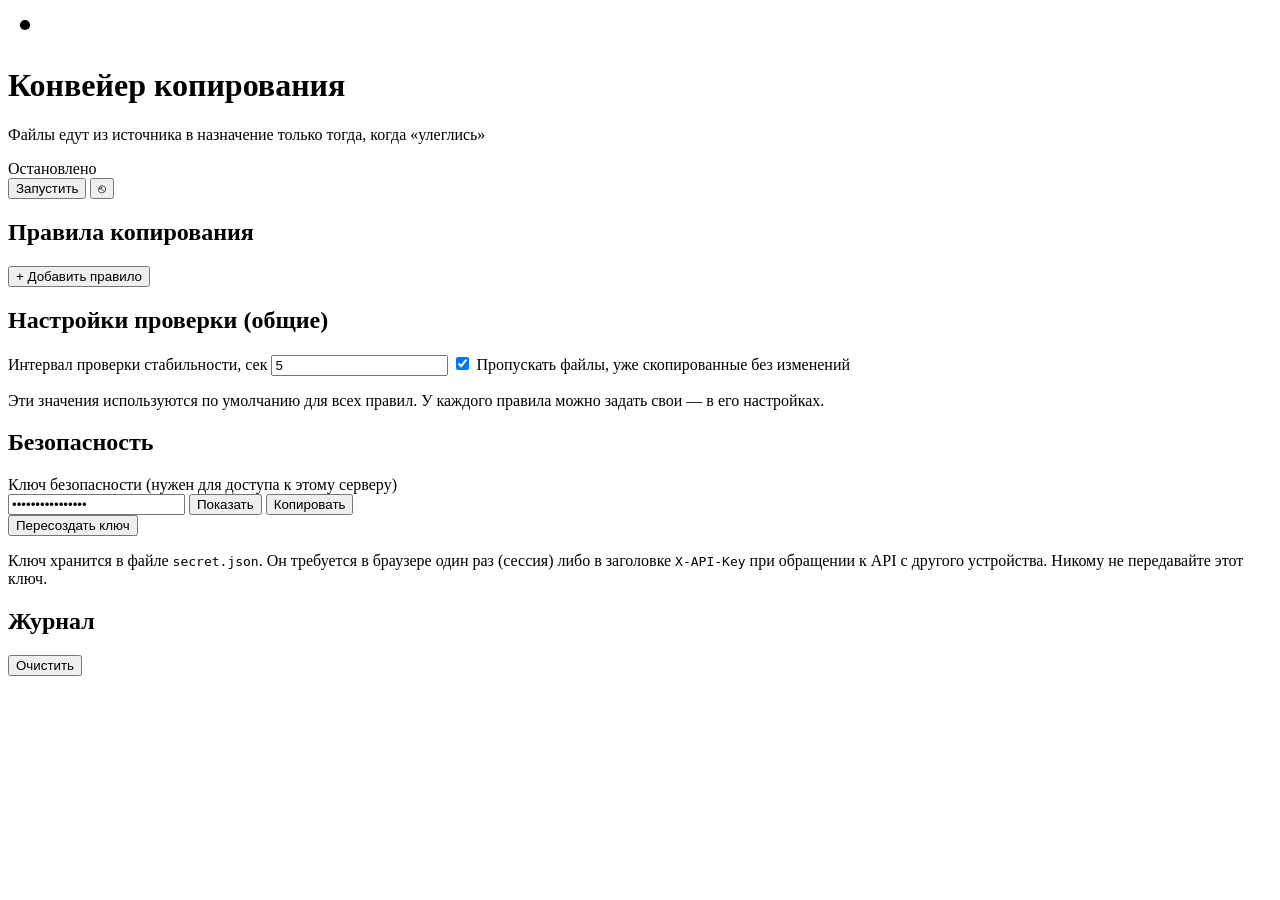
==== templates/index.html @ ba083daf "Create index.html" ====
<!doctype html>
<html lang="ru">
<head>
<meta charset="utf-8">
<meta name="viewport" content="width=device-width, initial-scale=1">
<title>Конвейер копирования</title>
<link rel="preconnect" href="https://fonts.googleapis.com">
<link href="https://fonts.googleapis.com/css2?family=Space+Grotesk:wght@500;600;700&family=Inter:wght@400;500;600&family=IBM+Plex+Mono:wght@400;500&display=swap" rel="stylesheet">
<link rel="stylesheet" href="/static/style.css">
</head>
<body>

<div class="app">

  <header class="topbar">
    <div class="brand">
      <div class="brand-mark" aria-hidden="true">
        <svg viewBox="0 0 40 40" width="34" height="34">
          <circle cx="20" cy="20" r="18" fill="none" stroke="var(--accent)" stroke-width="2.4" stroke-dasharray="4 6"/>
          <circle cx="20" cy="20" r="6" fill="var(--accent)"/>
        </svg>
      </div>
      <div>
        <h1>Конвейер копирования</h1>
        <p class="subtitle">Файлы едут из источника в назначение только тогда, когда «улеглись»</p>
      </div>
    </div>

    <div class="topbar-right">
      <div class="status-pill" id="statusPill" data-state="stopped">
        <span class="status-dot"></span>
        <span id="statusText">Остановлено</span>
      </div>
      <button class="btn btn-primary" id="toggleRunBtn">Запустить</button>
      <button class="icon-btn" id="logoutBtn" title="Выйти">⎋</button>
    </div>
  </header>

  <main class="content">

    <section class="panel">
      <div class="panel-head">
        <h2>Правила копирования</h2>
        <button class="btn btn-ghost" id="addRouteBtn">+ Добавить правило</button>
      </div>

      <div id="emptyState" class="empty-state" hidden>
        <p>Правил пока нет.</p>
        <p class="muted">Нажмите «Добавить правило» и выберите, что и куда копировать.</p>
      </div>

      <div id="routeList" class="route-list"></div>
    </section>

    <section class="panel settings-panel">
      <div class="panel-head">
        <h2>Настройки проверки (общие)</h2>
      </div>
      <div class="settings-row">
        <label class="field">
          <span>Интервал проверки стабильности, сек</span>
          <input type="number" id="intervalInput" min="0" step="0.5" value="5">
        </label>
        <label class="checkbox-field">
          <input type="checkbox" id="skipUnchangedInput" checked>
          <span>Пропускать файлы, уже скопированные без изменений</span>
        </label>
      </div>
      <p class="hint">Эти значения используются по умолчанию для всех правил. У каждого правила можно задать свои — в его настройках.</p>
    </section>

    <section class="panel security-panel">
      <div class="panel-head">
        <h2>Безопасность</h2>
      </div>
      <div class="settings-row">
        <label class="field" style="flex:1;min-width:260px;">
          <span>Ключ безопасности (нужен для доступа к этому серверу)</span>
          <div class="path-input">
            <input type="text" id="apiKeyInput" readonly value="••••••••••••••••">
            <button class="btn btn-ghost btn-small" id="toggleKeyVisibility">Показать</button>
            <button class="btn btn-ghost btn-small" id="copyKeyBtn">Копировать</button>
          </div>
        </label>
        <button class="btn btn-ghost btn-small" id="regenerateKeyBtn">Пересоздать ключ</button>
      </div>
      <p class="hint">
        Ключ хранится в файле <code>secret.json</code>. Он требуется в браузере один раз (сессия) либо
        в заголовке <code>X-API-Key</code> при обращении к API с другого устройства. Никому не передавайте этот ключ.
      </p>
    </section>

    <section class="panel log-panel">
      <div class="panel-head">
        <h2>Журнал</h2>
        <button class="btn btn-ghost btn-small" id="clearLogBtn">Очистить</button>
      </div>
      <div class="terminal" id="terminal"></div>
    </section>

  </main>
</div>

<!-- Модалка добавления/редактирования правила -->
<div class="modal-overlay" id="routeModalOverlay" hidden>
  <div class="modal">
    <div class="modal-head">
      <h3 id="routeModalTitle">Новое правило</h3>
      <button class="icon-btn" id="closeRouteModal" aria-label="Закрыть">✕</button>
    </div>

    <div class="modal-body">
      <label class="field">
        <span>Название (необязательно)</span>
        <input type="text" id="routeNameInput" placeholder="Например: Фото с телефона">
      </label>

      <div class="path-row">
        <label class="field">
          <span>Источник (файл или папка)</span>
          <div class="path-input">
            <input type="text" id="sourceInput" placeholder="/путь/к/файлу-или-папке" readonly>
            <button class="btn btn-ghost btn-small" data-browse-target="source">Обзор…</button>
          </div>
        </label>

        <label class="field">
          <span>Назначение (папка)</span>
          <div class="path-input">
            <input type="text" id="destinationInput" placeholder="/путь/куда/копировать" readonly>
            <button class="btn btn-ghost btn-small" data-browse-target="destination">Обзор…</button>
          </div>
        </label>
      </div>

      <p class="hint" id="routeHint"></p>

      <div class="route-custom-settings">
        <label class="checkbox-field">
          <input type="checkbox" id="routeCustomToggle">
          <span>Свои настройки для этого правила (иначе — общие)</span>
        </label>
        <div class="settings-row" id="routeCustomFields" hidden>
          <label class="field">
            <span>Свой интервал проверки, сек</span>
            <input type="number" id="routeIntervalInput" min="0" step="0.5" placeholder="как в общих">
          </label>
          <label class="field">
            <span>Пропуск неизменных файлов</span>
            <select id="routeSkipSelect">
              <option value="default">как в общих настройках</option>
              <option value="true">Да, пропускать</option>
              <option value="false">Нет, копировать всегда</option>
            </select>
          </label>
        </div>
      </div>
    </div>

    <div class="modal-foot">
      <button class="btn btn-ghost" id="cancelRouteBtn">Отмена</button>
      <button class="btn btn-primary" id="saveRouteBtn">Сохранить</button>
    </div>
  </div>
</div>

<!-- Модалка обзора файловой системы -->
<div class="modal-overlay" id="browseModalOverlay" hidden>
  <div class="modal modal-browse">
    <div class="modal-head">
      <h3 id="browseModalTitle">Выбор пути</h3>
      <button class="icon-btn" id="closeBrowseModal" aria-label="Закрыть">✕</button>
    </div>

    <div class="modal-body">
      <div class="browse-toolbar">
        <button class="icon-btn" id="browseUpBtn" title="Вверх">↑</button>
        <button class="icon-btn" id="browseHomeBtn" title="Домашняя папка">⌂</button>
        <input type="text" id="browsePathInput" class="browse-path-input" placeholder="Введите путь и нажмите Enter">
      </div>

      <div class="browse-list" id="browseList"></div>
    </div>

    <div class="modal-foot browse-foot">
      <div class="browse-selected" id="browseSelectedLabel">Ничего не выбрано</div>
      <div>
        <button class="btn btn-ghost" id="chooseFolderBtn">Выбрать эту папку</button>
        <button class="btn btn-primary" id="chooseItemBtn" disabled>Выбрать</button>
      </div>
    </div>
  </div>
</div>

<script src="/static/script.js"></script>
</body>
</html>
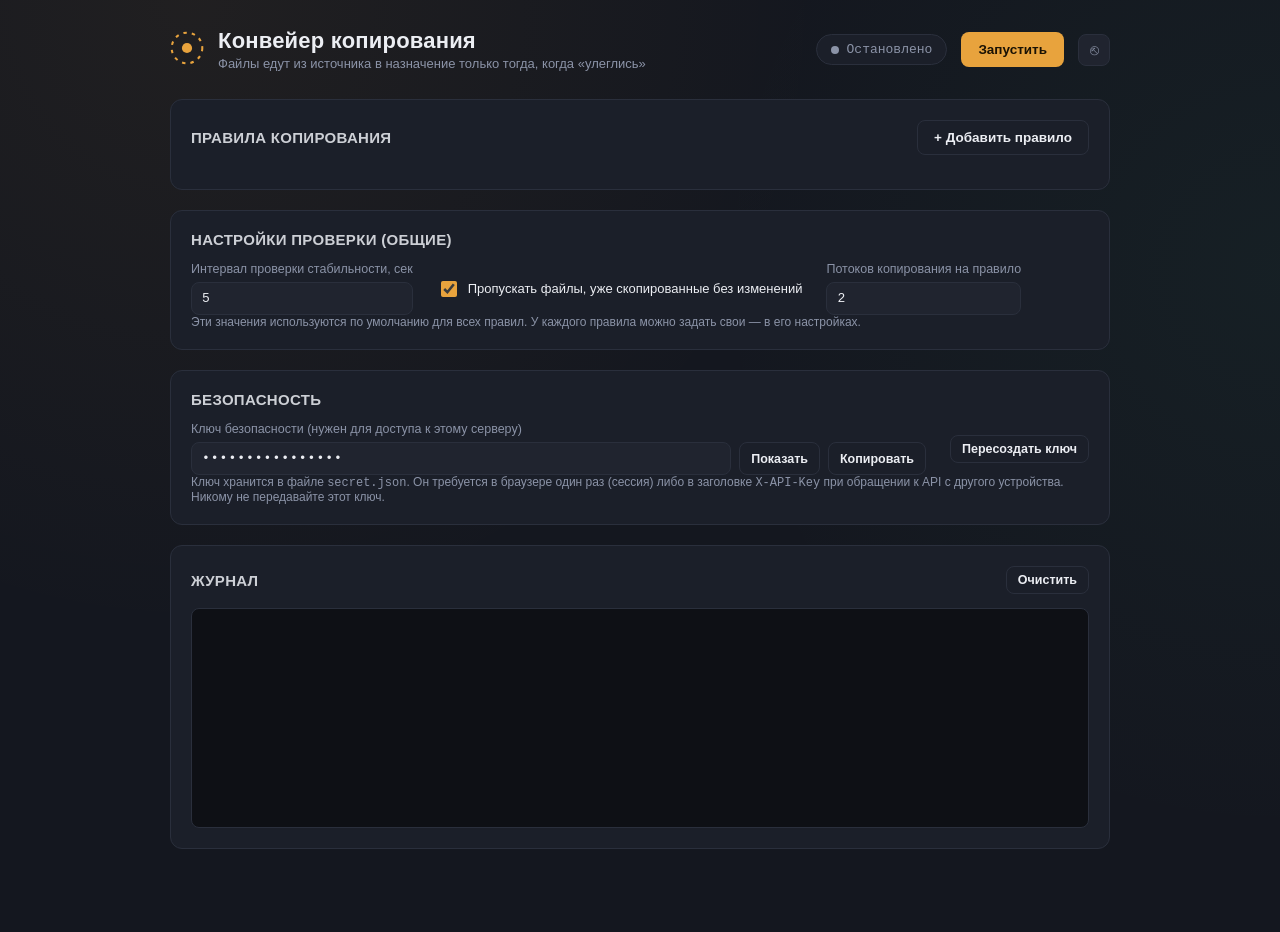
==== commit 1cbae120: "Add files via upload" ====
--- a/templates/index.html
+++ b/templates/index.html
@@ -64,6 +64,10 @@
         <label class="checkbox-field">
           <input type="checkbox" id="skipUnchangedInput" checked>
           <span>Пропускать файлы, уже скопированные без изменений</span>
+        </label>
+        <label class="field">
+          <span>Потоков копирования на правило</span>
+          <input type="number" id="threadsInput" min="1" max="32" step="1" value="2">
         </label>
       </div>
       <p class="hint">Эти значения используются по умолчанию для всех правил. У каждого правила можно задать свои — в его настройках.</p>
@@ -153,6 +157,10 @@
               <option value="false">Нет, копировать всегда</option>
             </select>
           </label>
+          <label class="field">
+            <span>Свои потоки копирования</span>
+            <input type="number" id="routeThreadsInput" min="1" max="32" step="1" placeholder="как в общих">
+          </label>
         </div>
       </div>
     </div>
--- a/static/style.css
+++ b/static/style.css
@@ -0,0 +1,605 @@
+:root{
+  --bg: #14171F;
+  --surface: #1B1F29;
+  --surface-2: #20242F;
+  --border: #2A2F3C;
+  --text: #ECEEF3;
+  --text-dim: #8B93A7;
+  --accent: #E8A33D;
+  --accent-dim: rgba(232,163,61,0.15);
+  --ok: #3FBF8F;
+  --ok-dim: rgba(63,191,143,0.15);
+  --warn: #E8735A;
+  --warn-dim: rgba(232,115,90,0.15);
+  --error: #E15656;
+  --error-dim: rgba(225,86,86,0.15);
+  --radius: 12px;
+  --font-display: 'Space Grotesk', sans-serif;
+  --font-body: 'Inter', sans-serif;
+  --font-mono: 'IBM Plex Mono', monospace;
+}
+
+*{ box-sizing: border-box; }
+
+html,body{
+  margin:0; padding:0;
+  background: var(--bg);
+  color: var(--text);
+  font-family: var(--font-body);
+  -webkit-font-smoothing: antialiased;
+}
+
+body{
+  background-image:
+    radial-gradient(circle at 15% 0%, rgba(232,163,61,0.06), transparent 45%),
+    radial-gradient(circle at 100% 30%, rgba(63,191,143,0.05), transparent 40%);
+  background-attachment: fixed;
+}
+
+.app{
+  max-width: 980px;
+  margin: 0 auto;
+  padding: 28px 20px 64px;
+}
+
+/* ---------- topbar ---------- */
+
+.topbar{
+  display:flex;
+  align-items:center;
+  justify-content:space-between;
+  gap: 20px;
+  flex-wrap: wrap;
+  margin-bottom: 28px;
+}
+
+.brand{
+  display:flex;
+  align-items:center;
+  gap: 14px;
+}
+
+.brand-mark svg circle:first-child{
+  animation: spin 12s linear infinite;
+  transform-origin: 20px 20px;
+}
+
+@keyframes spin{
+  to{ transform: rotate(360deg); }
+}
+
+.brand h1{
+  font-family: var(--font-display);
+  font-size: 22px;
+  font-weight: 600;
+  margin: 0 0 2px;
+  letter-spacing: 0.2px;
+}
+
+.subtitle{
+  margin:0;
+  font-size: 13px;
+  color: var(--text-dim);
+}
+
+.topbar-right{
+  display:flex;
+  align-items:center;
+  gap: 14px;
+}
+
+.status-pill{
+  display:flex;
+  align-items:center;
+  gap:8px;
+  padding: 7px 14px;
+  border-radius: 999px;
+  background: var(--surface);
+  border: 1px solid var(--border);
+  font-size: 13px;
+  color: var(--text-dim);
+  font-family: var(--font-mono);
+}
+
+.status-dot{
+  width:8px; height:8px;
+  border-radius:50%;
+  background: var(--text-dim);
+  flex-shrink:0;
+}
+
+.status-pill[data-state="running"]{
+  color: var(--ok);
+  border-color: rgba(63,191,143,0.35);
+  background: var(--ok-dim);
+}
+.status-pill[data-state="running"] .status-dot{
+  background: var(--ok);
+  box-shadow: 0 0 0 0 rgba(63,191,143,0.6);
+  animation: pulse-ok 1.6s infinite;
+}
+.status-pill[data-state="stopped"] .status-dot{ background: var(--text-dim); }
+
+@keyframes pulse-ok{
+  0%{ box-shadow: 0 0 0 0 rgba(63,191,143,0.5); }
+  70%{ box-shadow: 0 0 0 6px rgba(63,191,143,0); }
+  100%{ box-shadow: 0 0 0 0 rgba(63,191,143,0); }
+}
+
+/* ---------- buttons ---------- */
+
+.btn{
+  font-family: var(--font-body);
+  font-weight: 600;
+  font-size: 13.5px;
+  border-radius: 8px;
+  border: 1px solid transparent;
+  padding: 9px 16px;
+  cursor: pointer;
+  transition: transform 0.08s ease, background 0.15s ease, border-color 0.15s ease;
+}
+.btn:active{ transform: scale(0.97); }
+
+.btn-primary{
+  background: var(--accent);
+  color: #1A1204;
+}
+.btn-primary:hover{ background:#f0af51; }
+
+.btn-primary[data-running="true"]{
+  background: var(--warn);
+  color: #240B06;
+}
+.btn-primary[data-running="true"]:hover{ background:#ef8770; }
+
+.btn-ghost{
+  background: transparent;
+  border-color: var(--border);
+  color: var(--text);
+}
+.btn-ghost:hover{ border-color: var(--accent); color: var(--accent); }
+
+.btn-small{ padding: 6px 11px; font-size: 12.5px; }
+
+.icon-btn{
+  background: var(--surface-2);
+  border: 1px solid var(--border);
+  color: var(--text-dim);
+  border-radius: 8px;
+  width: 32px; height: 32px;
+  display:flex; align-items:center; justify-content:center;
+  cursor:pointer;
+  font-size: 15px;
+}
+.icon-btn:hover{ color: var(--text); border-color: var(--accent); }
+
+/* ---------- layout panels ---------- */
+
+.panel{
+  background: var(--surface);
+  border: 1px solid var(--border);
+  border-radius: var(--radius);
+  padding: 20px;
+  margin-bottom: 20px;
+}
+
+.panel-head{
+  display:flex;
+  align-items:center;
+  justify-content:space-between;
+  margin-bottom: 14px;
+}
+
+.panel-head h2{
+  font-family: var(--font-display);
+  font-size: 15px;
+  font-weight: 600;
+  margin:0;
+  color: var(--text);
+  letter-spacing: 0.3px;
+  text-transform: uppercase;
+  opacity: 0.85;
+}
+
+/* ---------- empty state ---------- */
+
+.empty-state{
+  border: 1px dashed var(--border);
+  border-radius: 10px;
+  padding: 28px;
+  text-align:center;
+  color: var(--text-dim);
+}
+.empty-state p{ margin: 4px 0; }
+.muted{ color: var(--text-dim); font-size: 13px; }
+
+/* ---------- route cards ---------- */
+
+.route-list{
+  display:flex;
+  flex-direction:column;
+  gap: 10px;
+}
+
+.route-card{
+  display:grid;
+  grid-template-columns: auto 1fr auto auto 1fr auto auto;
+  align-items:center;
+  gap: 10px;
+  background: var(--surface-2);
+  border: 1px solid var(--border);
+  border-radius: 10px;
+  padding: 12px 14px;
+}
+
+.route-card.disabled{ opacity: 0.45; }
+
+.route-name{
+  font-weight: 600;
+  font-size: 13.5px;
+  white-space: nowrap;
+  overflow:hidden;
+  text-overflow: ellipsis;
+  max-width: 140px;
+}
+
+.path-chip{
+  font-family: var(--font-mono);
+  font-size: 12px;
+  color: var(--text-dim);
+  background: var(--bg);
+  border: 1px solid var(--border);
+  border-radius: 7px;
+  padding: 6px 10px;
+  white-space: nowrap;
+  overflow:hidden;
+  text-overflow: ellipsis;
+  max-width: 220px;
+}
+
+.conveyor{
+  position: relative;
+  width: 46px;
+  height: 2px;
+  background: var(--border);
+  border-radius: 2px;
+}
+.conveyor .dot{
+  position:absolute;
+  top:50%; left:0;
+  width:7px; height:7px;
+  border-radius:50%;
+  background: var(--text-dim);
+  transform: translate(-2px,-50%);
+}
+.route-card[data-status="checking"] .conveyor .dot{
+  background: var(--warn);
+  animation: travel 1.3s ease-in-out infinite;
+}
+.route-card[data-status="ok"] .conveyor .dot{
+  background: var(--ok);
+  left: calc(100% - 5px);
+}
+.route-card[data-status="error"] .conveyor .dot{
+  background: var(--error);
+}
+@keyframes travel{
+  0%{ left:0; }
+  50%{ left: calc(100% - 7px); }
+  100%{ left:0; }
+}
+
+.route-toggle{
+  display:flex; align-items:center;
+}
+
+.switch{
+  position: relative;
+  width: 34px; height: 19px;
+  flex-shrink:0;
+}
+.switch input{ display:none; }
+.switch .track{
+  position:absolute; inset:0;
+  background: var(--border);
+  border-radius: 999px;
+  transition: background 0.15s ease;
+}
+.switch .track::after{
+  content:"";
+  position:absolute;
+  top:2px; left:2px;
+  width:15px; height:15px;
+  border-radius:50%;
+  background: var(--text-dim);
+  transition: transform 0.15s ease, background 0.15s ease;
+}
+.switch input:checked + .track{ background: var(--accent-dim); }
+.switch input:checked + .track::after{
+  transform: translateX(15px);
+  background: var(--accent);
+}
+
+.route-actions{
+  display:flex;
+  gap: 6px;
+}
+
+/* ---------- settings ---------- */
+
+.settings-row{
+  display:flex;
+  flex-wrap: wrap;
+  gap: 24px;
+  align-items:center;
+}
+
+.field{
+  display:flex;
+  flex-direction:column;
+  gap:6px;
+  font-size: 12.5px;
+  color: var(--text-dim);
+}
+
+.field input[type="text"], .field input[type="number"]{
+  background: var(--surface-2);
+  border: 1px solid var(--border);
+  color: var(--text);
+  border-radius: 8px;
+  padding: 8px 10px;
+  font-family: var(--font-mono);
+  font-size: 13px;
+  min-width: 90px;
+}
+.field input:focus{
+  outline: none;
+  border-color: var(--accent);
+}
+
+.checkbox-field{
+  display:flex;
+  align-items:center;
+  gap: 8px;
+  font-size: 13px;
+  color: var(--text);
+}
+.checkbox-field input{ width:16px; height:16px; accent-color: var(--accent); }
+
+/* ---------- log / terminal ---------- */
+
+.terminal{
+  background: #0E1015;
+  border: 1px solid var(--border);
+  border-radius: 8px;
+  padding: 12px 14px;
+  height: 220px;
+  overflow-y: auto;
+  font-family: var(--font-mono);
+  font-size: 12.5px;
+  line-height: 1.6;
+}
+
+.log-line{ white-space: pre-wrap; word-break: break-word; }
+.log-line .t{ color: #545C6E; margin-right: 8px; }
+.log-line.level-info{ color: var(--text-dim); }
+.log-line.level-ok{ color: var(--ok); }
+.log-line.level-warn{ color: var(--warn); }
+.log-line.level-error{ color: var(--error); }
+
+/* ---------- modal ---------- */
+
+.modal-overlay{
+  position: fixed; inset:0;
+  background: rgba(8,9,13,0.65);
+  display:flex; align-items:center; justify-content:center;
+  z-index: 50;
+  padding: 20px;
+}
+
+/* Критично: без явного правила для [hidden] скрытая модалка иногда всё
+   равно остаётся видимой (display:flex "перебивает" hidden) и перехватывает
+   клики по всей странице — из-за этого казалось, что ничего не нажимается. */
+.modal-overlay[hidden]{
+  display: none !important;
+}
+
+.modal{
+  background: var(--surface);
+  border: 1px solid var(--border);
+  border-radius: var(--radius);
+  width: 100%;
+  max-width: 520px;
+  max-height: 88vh;
+  display:flex;
+  flex-direction:column;
+  box-shadow: 0 20px 60px rgba(0,0,0,0.45);
+}
+
+.modal-browse{ max-width: 620px; }
+
+.modal-head{
+  display:flex;
+  align-items:center;
+  justify-content:space-between;
+  padding: 16px 18px;
+  border-bottom: 1px solid var(--border);
+}
+.modal-head h3{
+  margin:0;
+  font-family: var(--font-display);
+  font-size: 16px;
+}
+
+.modal-body{
+  padding: 18px;
+  overflow-y: auto;
+  display:flex;
+  flex-direction:column;
+  gap: 14px;
+}
+
+.path-row{
+  display:flex;
+  flex-direction:column;
+  gap: 14px;
+}
+
+.path-input{
+  display:flex;
+  gap: 8px;
+}
+.path-input input{ flex:1; }
+
+.hint{
+  font-size: 12px;
+  color: var(--text-dim);
+  margin: 0;
+}
+
+.modal-foot{
+  padding: 14px 18px;
+  border-top: 1px solid var(--border);
+  display:flex;
+  justify-content:flex-end;
+  gap: 10px;
+}
+
+.browse-foot{ justify-content: space-between; align-items:center; }
+.browse-selected{
+  font-family: var(--font-mono);
+  font-size: 12px;
+  color: var(--text-dim);
+  overflow:hidden;
+  text-overflow: ellipsis;
+  white-space: nowrap;
+  max-width: 260px;
+}
+
+.browse-toolbar{
+  display:flex;
+  gap: 8px;
+  align-items:center;
+}
+.browse-path-input{
+  flex:1;
+  background: var(--surface-2);
+  border: 1px solid var(--border);
+  color: var(--text);
+  border-radius: 8px;
+  padding: 8px 10px;
+  font-family: var(--font-mono);
+  font-size: 12.5px;
+}
+.browse-path-input:focus{ outline:none; border-color: var(--accent); }
+
+.browse-list{
+  border: 1px solid var(--border);
+  border-radius: 8px;
+  max-height: 320px;
+  overflow-y: auto;
+  background: var(--surface-2);
+}
+
+.browse-item{
+  display:flex;
+  align-items:center;
+  gap: 10px;
+  padding: 9px 12px;
+  font-size: 13px;
+  cursor: pointer;
+  border-bottom: 1px solid var(--border);
+}
+.browse-item:last-child{ border-bottom:none; }
+.browse-item:hover{ background: rgba(232,163,61,0.08); }
+.browse-item.selected{ background: var(--accent-dim); }
+.browse-item .icon{ width: 16px; text-align:center; color: var(--text-dim); }
+.browse-item.is-dir .icon{ color: var(--accent); }
+.browse-item .name{
+  font-family: var(--font-mono);
+  overflow:hidden; text-overflow:ellipsis; white-space:nowrap;
+}
+.browse-empty{
+  padding: 20px;
+  text-align:center;
+  color: var(--text-dim);
+  font-size: 13px;
+}
+
+/* ---------- вход по ключу ---------- */
+
+.login-wrap{
+  min-height: 100vh;
+  display:flex;
+  align-items:center;
+  justify-content:center;
+  padding: 20px;
+}
+
+.login-card{
+  background: var(--surface);
+  border: 1px solid var(--border);
+  border-radius: var(--radius);
+  padding: 28px 26px;
+  width: 100%;
+  max-width: 380px;
+  box-shadow: 0 20px 60px rgba(0,0,0,0.45);
+}
+
+.login-card .field input{ width: 100%; }
+
+.login-error{
+  background: var(--error-dim);
+  color: var(--error);
+  border: 1px solid rgba(225,86,86,0.35);
+  border-radius: 8px;
+  padding: 9px 12px;
+  font-size: 13px;
+  margin-bottom: 14px;
+}
+
+/* ---------- метка "свои настройки" на карточке правила ---------- */
+
+.badge-custom{
+  color: var(--accent);
+  font-size: 12px;
+  margin-left: 2px;
+}
+
+/* ---------- индивидуальные настройки правила в модалке ---------- */
+
+.route-custom-settings{
+  border-top: 1px solid var(--border);
+  padding-top: 14px;
+  display:flex;
+  flex-direction:column;
+  gap: 12px;
+}
+
+.route-custom-settings select{
+  background: var(--surface-2);
+  border: 1px solid var(--border);
+  color: var(--text);
+  border-radius: 8px;
+  padding: 8px 10px;
+  font-family: var(--font-body);
+  font-size: 13px;
+}
+
+/* ---------- панель безопасности ---------- */
+
+.security-panel #apiKeyInput{
+  font-family: var(--font-mono);
+  letter-spacing: 1px;
+}
+
+/* ---------- responsive ---------- */
+
+@media (max-width: 720px){
+  .route-card{
+    grid-template-columns: 1fr;
+  }
+  .conveyor{ width: 100%; height: 2px; margin: 2px 0; }
+  .path-chip{ max-width: none; }
+  .route-name{ max-width:none; }
+}
